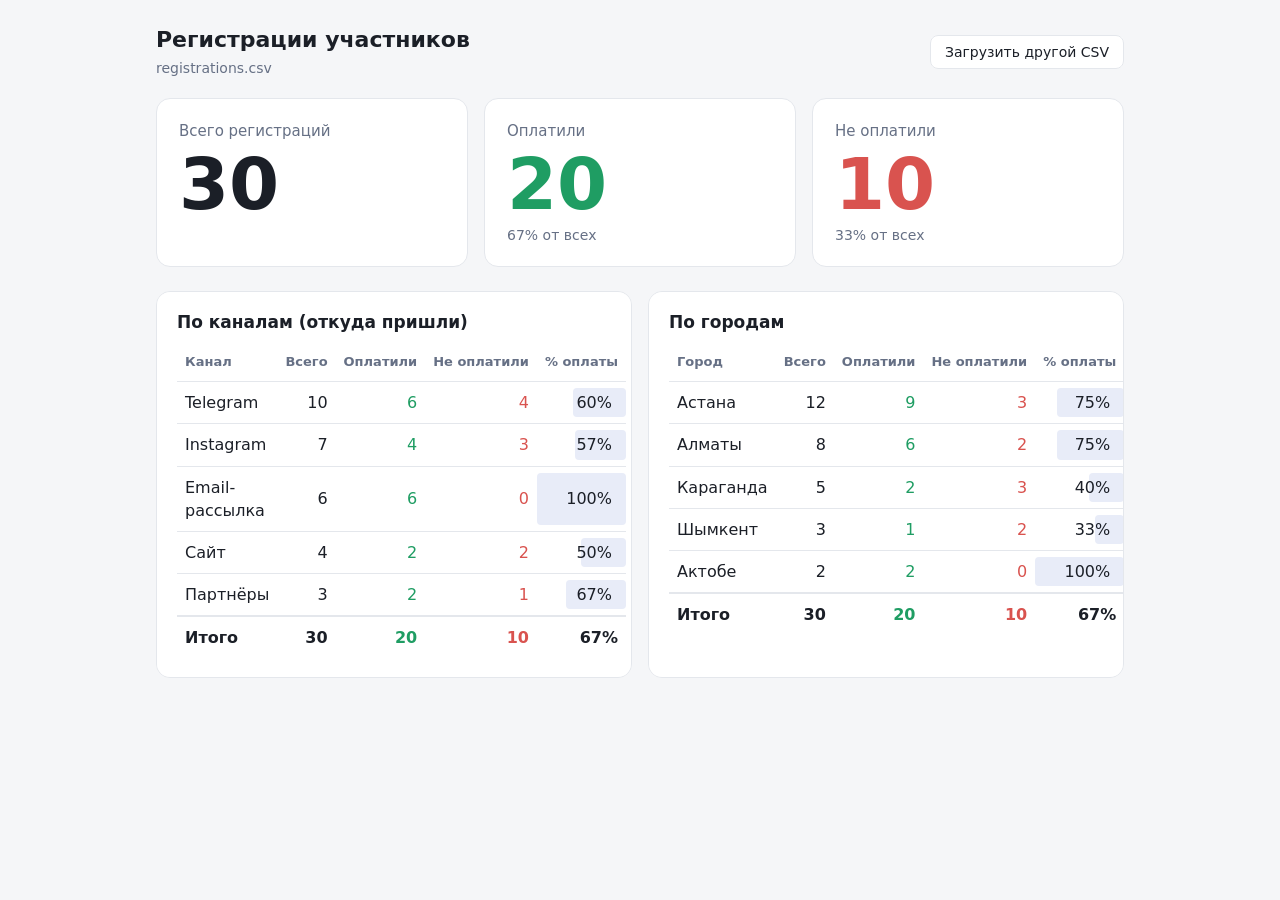
==== public/index.html @ 28064095 "Prepare site for Cloudflare Pages: public/ without names, old dashboard to old/ Co-Authored-By: Clau" ====
<!doctype html>
<html lang="ru">
<head>
<meta charset="utf-8">
<meta name="viewport" content="width=device-width, initial-scale=1">
<title>Регистрации участников</title>
<style>
  :root {
    --bg: #f5f6f8; --card: #fff; --text: #1b1f27; --muted: #667085; --line: #e4e7ec;
    --paid: #1f9d63; --unpaid: #d9534f; --accent: #2f5bea; --bar: #e8ecf8;
  }
  @media (prefers-color-scheme: dark) {
    :root { --bg: #14171c; --card: #1d2128; --text: #eef0f4; --muted: #9aa3b2; --line: #2d333d; --paid: #3ecf8e; --unpaid: #ff7a73; --accent: #7b9bff; --bar: #2a3350; }
  }
  * { box-sizing: border-box; }
  body { margin: 0; background: var(--bg); color: var(--text); font: 16px/1.45 system-ui, "Segoe UI", sans-serif; }
  .wrap { max-width: 1000px; margin: 0 auto; padding: 24px 16px 48px; }
  header { display: flex; flex-wrap: wrap; gap: 12px; align-items: center; justify-content: space-between; margin-bottom: 20px; }
  h1 { font-size: 22px; margin: 0; }
  .sub { color: var(--muted); font-size: 14px; margin-top: 2px; }
  .btn { font: inherit; font-size: 14px; padding: 8px 14px; border: 1px solid var(--line); border-radius: 8px; background: var(--card); color: var(--text); cursor: pointer; }
  .btn:hover { border-color: var(--accent); color: var(--accent); }

  .kpis { display: grid; grid-template-columns: repeat(3, 1fr); gap: 16px; margin-bottom: 24px; }
  .kpi { background: var(--card); border: 1px solid var(--line); border-radius: 14px; padding: 20px 22px; }
  .kpi .l { color: var(--muted); font-size: 15px; }
  .kpi .v { display: block; font-size: clamp(44px, 9vw, 72px); font-weight: 700; line-height: 1.05; margin-top: 4px; font-variant-numeric: tabular-nums; }
  .kpi.paid .v { color: var(--paid); }
  .kpi.unpaid .v { color: var(--unpaid); }
  .kpi .s { color: var(--muted); font-size: 14px; }

  .tables { display: grid; grid-template-columns: 1fr 1fr; gap: 16px; }
  .card { background: var(--card); border: 1px solid var(--line); border-radius: 14px; padding: 18px 20px; overflow-x: auto; }
  h2 { font-size: 17px; margin: 0 0 10px; }
  table { width: 100%; border-collapse: collapse; font-variant-numeric: tabular-nums; }
  th, td { padding: 9px 8px; text-align: right; border-bottom: 1px solid var(--line); white-space: nowrap; }
  th:first-child, td:first-child { text-align: left; white-space: normal; }
  th { font-size: 13px; font-weight: 600; color: var(--muted); }
  tbody tr:last-child td { border-bottom: 0; }
  tfoot td { font-weight: 700; border-top: 2px solid var(--line); border-bottom: 0; }
  td.paid { color: var(--paid); } td.unpaid { color: var(--unpaid); }
  .pct { position: relative; min-width: 76px; }
  .pct i { position: absolute; inset: 6px 0 6px auto; background: var(--bar); border-radius: 4px; z-index: 0; }
  .pct span { position: relative; z-index: 1; padding: 0 6px; }
  .msg { margin: 0 0 16px; padding: 10px 14px; border-radius: 8px; font-size: 14px; background: var(--card); border: 1px solid var(--line); }
  .msg.err { border-color: var(--unpaid); color: var(--unpaid); }

  @media (max-width: 760px) { .kpis, .tables { grid-template-columns: 1fr; } }
</style>
</head>
<body>
<div class="wrap">
  <header>
    <div>
      <h1>Регистрации участников</h1>
      <div class="sub" id="src">registrations.csv</div>
    </div>
    <div>
      <label class="btn" for="file">Загрузить другой CSV</label>
      <input id="file" type="file" accept=".csv,text/csv,text/plain" hidden>
    </div>
  </header>

  <p class="msg err" id="err" hidden></p>

  <section class="kpis" aria-label="Итоги">
    <div class="kpi"><span class="l">Всего регистраций</span><span class="v" id="k-total">–</span><span class="s">&nbsp;</span></div>
    <div class="kpi paid"><span class="l">Оплатили</span><span class="v" id="k-paid">–</span><span class="s" id="k-paid-s">&nbsp;</span></div>
    <div class="kpi unpaid"><span class="l">Не оплатили</span><span class="v" id="k-unpaid">–</span><span class="s" id="k-unpaid-s">&nbsp;</span></div>
  </section>

  <section class="tables">
    <div class="card"><h2>По каналам (откуда пришли)</h2><table id="t-source"></table></div>
    <div class="card"><h2>По городам</h2><table id="t-city"></table></div>
  </section>
</div>

<script type="text/plain" id="csv">city,source,paid
Астана,Telegram,да
Актобе,Email-рассылка,да
Астана,Сайт,да
Астана,Telegram,да
Астана,Email-рассылка,да
Астана,Instagram,да
Алматы,Telegram,да
Алматы,Сайт,да
Астана,Email-рассылка,да
Актобе,Email-рассылка,да
Алматы,Email-рассылка,да
Алматы,Партнёры,да
Астана,Telegram,нет
Алматы,Telegram,нет
Астана,Instagram,да
Караганда,Instagram,да
Алматы,Сайт,нет
Шымкент,Instagram,нет
Караганда,Telegram,нет
Астана,Email-рассылка,да
Шымкент,Telegram,нет
Караганда,Telegram,да
Алматы,Партнёры,да
Караганда,Партнёры,нет
Шымкент,Telegram,да
Алматы,Telegram,да
Астана,Instagram,да
Караганда,Instagram,нет
Астана,Instagram,нет
Астана,Сайт,нет
</script>

<script>
'use strict';
const $ = (id) => document.getElementById(id);
const YES = new Set(['да', 'yes', 'true', '1', 'y']);

function parseCSV(text) {
  text = text.replace(/^﻿/, '');
  const first = text.split(/\r?\n/, 1)[0] || '';
  const delim = (first.match(/;/g) || []).length > (first.match(/,/g) || []).length ? ';' : ',';
  const rows = []; let row = [], cell = '', q = false;
  for (let i = 0; i < text.length; i++) {
    const c = text[i];
    if (q) { if (c === '"') { if (text[i + 1] === '"') { cell += '"'; i++; } else q = false; } else cell += c; }
    else if (c === '"') q = true;
    else if (c === delim) { row.push(cell); cell = ''; }
    else if (c === '\n' || c === '\r') {
      if (c === '\r' && text[i + 1] === '\n') i++;
      row.push(cell); cell = '';
      if (row.some((x) => x.trim())) rows.push(row);
      row = [];
    } else cell += c;
  }
  row.push(cell);
  if (row.some((x) => x.trim())) rows.push(row);
  return rows;
}

function toRecords(text) {
  const t = parseCSV(text);
  if (t.length < 2) throw new Error('В файле нет строк с данными.');
  const head = t[0].map((h) => h.trim().toLowerCase());
  const need = ['city', 'source', 'paid'];
  const miss = need.filter((c) => !head.includes(c));
  if (miss.length) throw new Error('Не найдены столбцы: ' + miss.join(', ') + '. Нужны минимум: city, source, paid.');
  const ix = Object.fromEntries(need.map((c) => [c, head.indexOf(c)]));
  return t.slice(1).map((r) => ({
    city: (r[ix.city] || '').trim() || '(не указан)',
    source: (r[ix.source] || '').trim() || '(не указан)',
    paid: YES.has((r[ix.paid] || '').trim().toLowerCase()),
  }));
}

function group(rows, key) {
  const m = new Map();
  for (const r of rows) {
    const o = m.get(r[key]) || { k: r[key], n: 0, paid: 0 };
    o.n++; if (r.paid) o.paid++;
    m.set(o.k, o);
  }
  return [...m.values()].sort((a, b) => b.n - a.n || a.k.localeCompare(b.k, 'ru'));
}

const pct = (a, b) => (b ? Math.round((100 * a) / b) : 0);
function td(text, cls) { const e = document.createElement('td'); e.textContent = text; if (cls) e.className = cls; return e; }

function fillTable(tbl, label, list, total) {
  tbl.replaceChildren();
  const thead = tbl.createTHead().insertRow();
  [label, 'Всего', 'Оплатили', 'Не оплатили', '% оплаты'].forEach((h) => { const th = document.createElement('th'); th.textContent = h; thead.append(th); });
  const tb = tbl.createTBody();
  for (const d of list) {
    const tr = tb.insertRow();
    const p = pct(d.paid, d.n);
    const cell = td('', 'pct');
    const bar = document.createElement('i'); bar.style.width = p + '%';
    const span = document.createElement('span'); span.textContent = p + '%';
    cell.append(bar, span);
    tr.append(td(d.k), td(d.n), td(d.paid, 'paid'), td(d.n - d.paid, 'unpaid'), cell);
  }
  const tr = tbl.createTFoot().insertRow();
  tr.append(td('Итого'), td(total.n), td(total.paid, 'paid'), td(total.n - total.paid, 'unpaid'), td(pct(total.paid, total.n) + '%'));
}

function render(rows) {
  const n = rows.length, paid = rows.filter((r) => r.paid).length;
  $('k-total').textContent = n;
  $('k-paid').textContent = paid;
  $('k-unpaid').textContent = n - paid;
  $('k-paid-s').textContent = pct(paid, n) + '% от всех';
  $('k-unpaid-s').textContent = pct(n - paid, n) + '% от всех';
  const total = { n, paid };
  fillTable($('t-source'), 'Канал', group(rows, 'source'), total);
  fillTable($('t-city'), 'Город', group(rows, 'city'), total);
}

function load(text, label) {
  try {
    render(toRecords(text));
    $('src').textContent = label;
    $('err').hidden = true;
  } catch (e) {
    $('err').textContent = 'Не удалось загрузить файл. ' + e.message;
    $('err').hidden = false;
  }
}

$('file').addEventListener('change', (e) => {
  const f = e.target.files[0]; if (!f) return;
  const rd = new FileReader();
  rd.onload = () => load(String(rd.result), f.name);
  rd.onerror = () => { $('err').textContent = 'Не удалось прочитать файл.'; $('err').hidden = false; };
  rd.readAsText(f, 'utf-8');
  e.target.value = '';
});

load($('csv').textContent, 'registrations.csv');
</script>
</body>
</html>
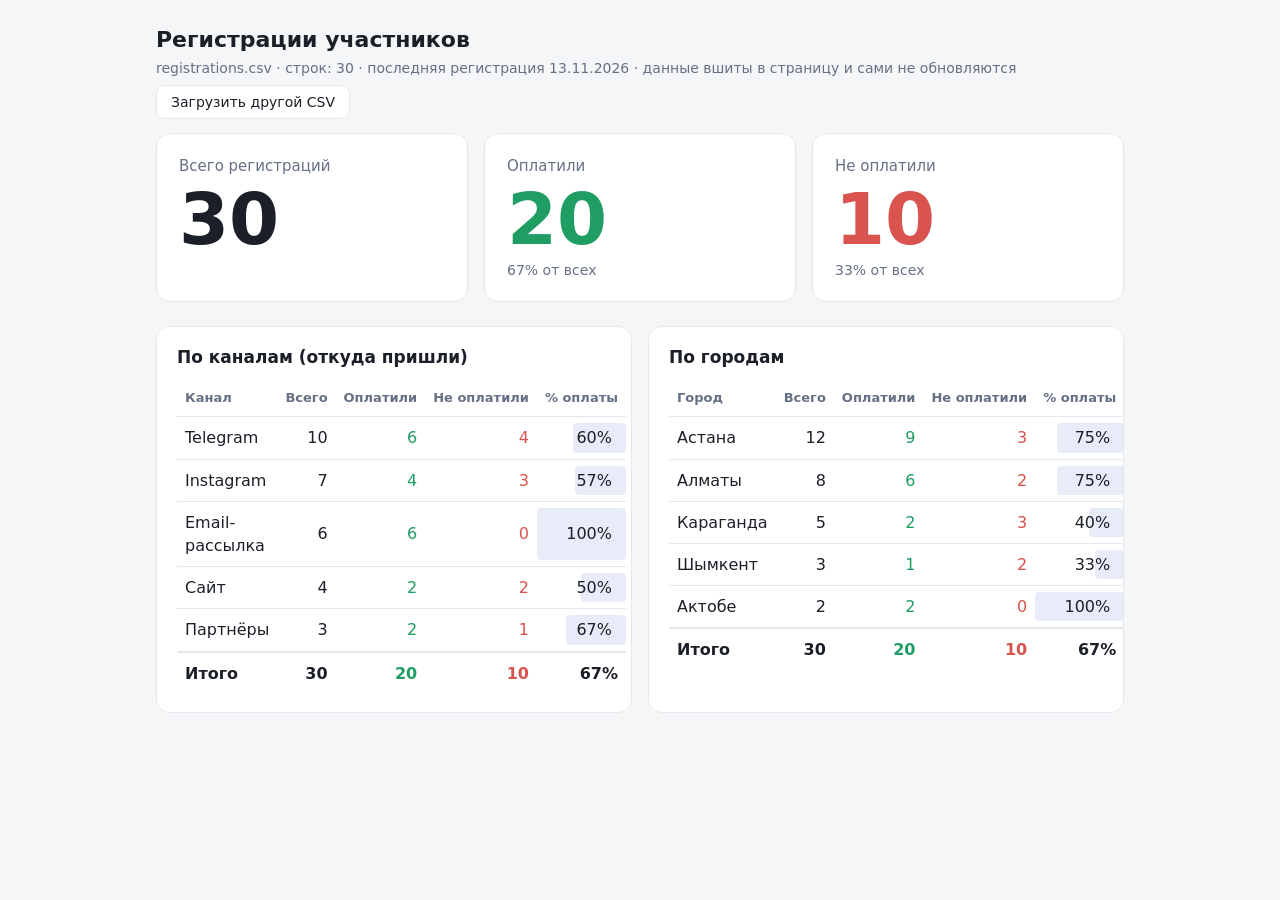
==== commit b50fc6fd: "Dashboard: detect CSV encoding, warn on suspicious data, show data date Co-Authored-By: Claude Sonne" ====
--- a/public/index.html
+++ b/public/index.html
@@ -44,6 +44,9 @@
   .pct span { position: relative; z-index: 1; padding: 0 6px; }
   .msg { margin: 0 0 16px; padding: 10px 14px; border-radius: 8px; font-size: 14px; background: var(--card); border: 1px solid var(--line); }
   .msg.err { border-color: var(--unpaid); color: var(--unpaid); }
+  .msg.warn { border-color: #d9a400; background: color-mix(in srgb, #d9a400 12%, var(--card)); }
+  .msg b { display: block; margin-bottom: 4px; }
+  .msg ul { margin: 0; padding-left: 20px; }
 
   @media (max-width: 760px) { .kpis, .tables { grid-template-columns: 1fr; } }
 </style>
@@ -61,7 +64,7 @@
     </div>
   </header>
 
-  <p class="msg err" id="err" hidden></p>
+  <div id="msgs" aria-live="polite"></div>
 
   <section class="kpis" aria-label="Итоги">
     <div class="kpi"><span class="l">Всего регистраций</span><span class="v" id="k-total">–</span><span class="s">&nbsp;</span></div>
@@ -75,44 +78,57 @@
   </section>
 </div>
 
-<script type="text/plain" id="csv">city,source,paid
-Астана,Telegram,да
-Актобе,Email-рассылка,да
-Астана,Сайт,да
-Астана,Telegram,да
-Астана,Email-рассылка,да
-Астана,Instagram,да
-Алматы,Telegram,да
-Алматы,Сайт,да
-Астана,Email-рассылка,да
-Актобе,Email-рассылка,да
-Алматы,Email-рассылка,да
-Алматы,Партнёры,да
-Астана,Telegram,нет
-Алматы,Telegram,нет
-Астана,Instagram,да
-Караганда,Instagram,да
-Алматы,Сайт,нет
-Шымкент,Instagram,нет
-Караганда,Telegram,нет
-Астана,Email-рассылка,да
-Шымкент,Telegram,нет
-Караганда,Telegram,да
-Алматы,Партнёры,да
-Караганда,Партнёры,нет
-Шымкент,Telegram,да
-Алматы,Telegram,да
-Астана,Instagram,да
-Караганда,Instagram,нет
-Астана,Instagram,нет
-Астана,Сайт,нет
+<script type="text/plain" id="csv">city,registered,source,paid
+Астана,2026-10-30,Telegram,да
+Актобе,2026-10-22,Email-рассылка,да
+Астана,2026-11-07,Сайт,да
+Астана,2026-10-21,Telegram,да
+Астана,2026-10-27,Email-рассылка,да
+Астана,2026-11-07,Instagram,да
+Алматы,2026-11-07,Telegram,да
+Алматы,2026-10-21,Сайт,да
+Астана,2026-11-02,Email-рассылка,да
+Актобе,2026-11-06,Email-рассылка,да
+Алматы,2026-11-07,Email-рассылка,да
+Алматы,2026-10-23,Партнёры,да
+Астана,2026-11-08,Telegram,нет
+Алматы,2026-11-13,Telegram,нет
+Астана,2026-10-31,Instagram,да
+Караганда,2026-11-11,Instagram,да
+Алматы,2026-11-05,Сайт,нет
+Шымкент,2026-10-29,Instagram,нет
+Караганда,2026-10-25,Telegram,нет
+Астана,2026-11-02,Email-рассылка,да
+Шымкент,2026-10-30,Telegram,нет
+Караганда,2026-11-07,Telegram,да
+Алматы,2026-10-28,Партнёры,да
+Караганда,2026-10-21,Партнёры,нет
+Шымкент,2026-10-29,Telegram,да
+Алматы,2026-10-20,Telegram,да
+Астана,2026-11-04,Instagram,да
+Караганда,2026-10-24,Instagram,нет
+Астана,2026-11-04,Instagram,нет
+Астана,2026-11-06,Сайт,нет
 </script>
 
 <script>
 'use strict';
 const $ = (id) => document.getElementById(id);
-const YES = new Set(['да', 'yes', 'true', '1', 'y']);
-
+const YES = new Set(['да', 'yes', 'true', '1', 'y', 'оплачено', 'оплатил', 'оплатила']);
+const NO = new Set(['нет', 'no', 'false', '0', 'n', 'не оплачено', 'не оплатил', 'не оплатила']);
+const TOTAL_RE = /^(итого|всего|total)$/i;
+const ISO = /^\d{4}-\d{2}-\d{2}$/;
+
+/* ---------- чтение файла: кодировка ---------- */
+function decode(buf) {
+  const b = new Uint8Array(buf);
+  if (b[0] === 0xFF && b[1] === 0xFE) return { text: new TextDecoder('utf-16le').decode(b), enc: 'UTF-16' };
+  if (b[0] === 0xFE && b[1] === 0xFF) return { text: new TextDecoder('utf-16be').decode(b), enc: 'UTF-16' };
+  try { return { text: new TextDecoder('utf-8', { fatal: true }).decode(b), enc: 'UTF-8' }; }
+  catch { return { text: new TextDecoder('windows-1251').decode(b), enc: 'Windows-1251' }; }
+}
+
+/* ---------- разбор CSV ---------- */
 function parseCSV(text) {
   text = text.replace(/^﻿/, '');
   const first = text.split(/\r?\n/, 1)[0] || '';
@@ -135,21 +151,59 @@
   return rows;
 }
 
+const norm = (s) => s.toLowerCase().replace(/\s+/g, ' ').trim();
+const sample = (arr, n = 4) => arr.slice(0, n).join(', ') + (arr.length > n ? ' и ещё ' + (arr.length - n) : '');
+
 function toRecords(text) {
   const t = parseCSV(text);
   if (t.length < 2) throw new Error('В файле нет строк с данными.');
   const head = t[0].map((h) => h.trim().toLowerCase());
-  const need = ['city', 'source', 'paid'];
-  const miss = need.filter((c) => !head.includes(c));
+  const miss = ['city', 'source', 'paid'].filter((c) => !head.includes(c));
   if (miss.length) throw new Error('Не найдены столбцы: ' + miss.join(', ') + '. Нужны минимум: city, source, paid.');
-  const ix = Object.fromEntries(need.map((c) => [c, head.indexOf(c)]));
-  return t.slice(1).map((r) => ({
-    city: (r[ix.city] || '').trim() || '(не указан)',
-    source: (r[ix.source] || '').trim() || '(не указан)',
-    paid: YES.has((r[ix.paid] || '').trim().toLowerCase()),
-  }));
-}
-
+  const ix = (c) => head.indexOf(c);
+  const col = { city: ix('city'), source: ix('source'), paid: ix('paid'), name: ix('name'), reg: ix('registered') };
+  const cell = (r, c) => (c < 0 ? '' : (r[c] || '').trim());
+
+  const rows = [], warns = [];
+  let skipped = 0, emptyCity = 0, emptySource = 0, last = '';
+  const unknown = new Map(), seen = new Map(), dups = new Set();
+
+  for (const r of t.slice(1)) {
+    const city = cell(r, col.city), source = cell(r, col.source), name = cell(r, col.name);
+    if ([city, source, name].some((v) => TOTAL_RE.test(v))) { skipped++; continue; }
+    const raw = cell(r, col.paid), p = raw.toLowerCase();
+    let paid = false;
+    if (YES.has(p)) paid = true;
+    else if (!NO.has(p)) unknown.set(raw || '(пусто)', (unknown.get(raw || '(пусто)') || 0) + 1);
+    if (!city) emptyCity++;
+    if (!source) emptySource++;
+    const reg = cell(r, col.reg);
+    if (ISO.test(reg) && reg > last) last = reg;
+    if (name) {
+      const k = norm(name) + '|' + norm(city);
+      if (seen.has(k)) dups.add(name); else seen.set(k, 1);
+    }
+    rows.push({ city: city || '(не указан)', source: source || '(не указан)', paid });
+  }
+
+  if (skipped) warns.push(`Пропущено строк «Итого/Всего»: ${skipped} — они не считаются регистрациями.`);
+  if (unknown.size) {
+    const n = [...unknown.values()].reduce((a, b) => a + b, 0);
+    warns.push(`В столбце paid не распознано значений: ${n} (${sample([...unknown.keys()].map((k) => '«' + k + '»'))}). Они посчитаны как «не оплатили». Распознаются «да» и «нет».`);
+  }
+  if (emptyCity) warns.push(`Строк без города: ${emptyCity} (показаны как «(не указан)»).`);
+  if (emptySource) warns.push(`Строк без канала: ${emptySource} (показаны как «(не указан)»).`);
+  for (const [key, label] of [['city', 'городов'], ['source', 'каналов']]) {
+    const g = new Map();
+    rows.forEach((r) => { const k = norm(r[key]); (g.get(k) || g.set(k, new Set()).get(k)).add(r[key]); });
+    const similar = [...g.values()].filter((s) => s.size > 1).map((s) => [...s].join(' / '));
+    if (similar.length) warns.push(`Похожие написания ${label}: ${similar.join('; ')}. Они посчитаны отдельными строками.`);
+  }
+  if (dups.size) warns.push(`Повторяются участники (имя и город): ${sample([...dups])}. Каждая строка посчитана как отдельная регистрация.`);
+  return { rows, warns, last };
+}
+
+/* ---------- расчёт и вывод ---------- */
 function group(rows, key) {
   const m = new Map();
   for (const r of rows) {
@@ -161,6 +215,7 @@
 }
 
 const pct = (a, b) => (b ? Math.round((100 * a) / b) : 0);
+const fmtDate = (d) => d.slice(8) + '.' + d.slice(5, 7) + '.' + d.slice(0, 4);
 function td(text, cls) { const e = document.createElement('td'); e.textContent = text; if (cls) e.className = cls; return e; }
 
 function fillTable(tbl, label, list, total) {
@@ -193,27 +248,43 @@
   fillTable($('t-city'), 'Город', group(rows, 'city'), total);
 }
 
-function load(text, label) {
+function showMsgs(items) { // items: [{cls, title, lines[]}]
+  $('msgs').replaceChildren(...items.map(({ cls, title, lines }) => {
+    const box = document.createElement('div'); box.className = 'msg ' + cls;
+    if (title) { const b = document.createElement('b'); b.textContent = title; box.append(b); }
+    if (lines.length === 1 && !title) box.textContent = lines[0];
+    else { const ul = document.createElement('ul'); lines.forEach((l) => { const li = document.createElement('li'); li.textContent = l; ul.append(li); }); box.append(ul); }
+    return box;
+  }));
+}
+
+function load(text, label, enc, embedded) {
   try {
-    render(toRecords(text));
-    $('src').textContent = label;
-    $('err').hidden = true;
+    const { rows, warns, last } = toRecords(text);
+    render(rows);
+    const parts = [label, 'строк: ' + rows.length];
+    if (last) parts.push('последняя регистрация ' + fmtDate(last));
+    if (embedded) parts.push('данные вшиты в страницу и сами не обновляются');
+    $('src').textContent = parts.join(' · ');
+    const msgs = [];
+    if (enc && enc !== 'UTF-8') msgs.push({ cls: '', lines: ['Файл не в UTF-8, прочитан как ' + enc + '.'] });
+    if (warns.length) msgs.push({ cls: 'warn', title: 'Проверьте данные:', lines: warns });
+    showMsgs(msgs);
   } catch (e) {
-    $('err').textContent = 'Не удалось загрузить файл. ' + e.message;
-    $('err').hidden = false;
+    showMsgs([{ cls: 'err', lines: ['Не удалось загрузить файл. ' + e.message + ' Ниже остались прежние данные.'] }]);
   }
 }
 
 $('file').addEventListener('change', (e) => {
   const f = e.target.files[0]; if (!f) return;
   const rd = new FileReader();
-  rd.onload = () => load(String(rd.result), f.name);
-  rd.onerror = () => { $('err').textContent = 'Не удалось прочитать файл.'; $('err').hidden = false; };
-  rd.readAsText(f, 'utf-8');
+  rd.onload = () => { const { text, enc } = decode(rd.result); load(text, f.name, enc, false); };
+  rd.onerror = () => showMsgs([{ cls: 'err', lines: ['Не удалось прочитать файл.'] }]);
+  rd.readAsArrayBuffer(f);
   e.target.value = '';
 });
 
-load($('csv').textContent, 'registrations.csv');
+load($('csv').textContent, 'registrations.csv', 'UTF-8', true);
 </script>
 </body>
 </html>
